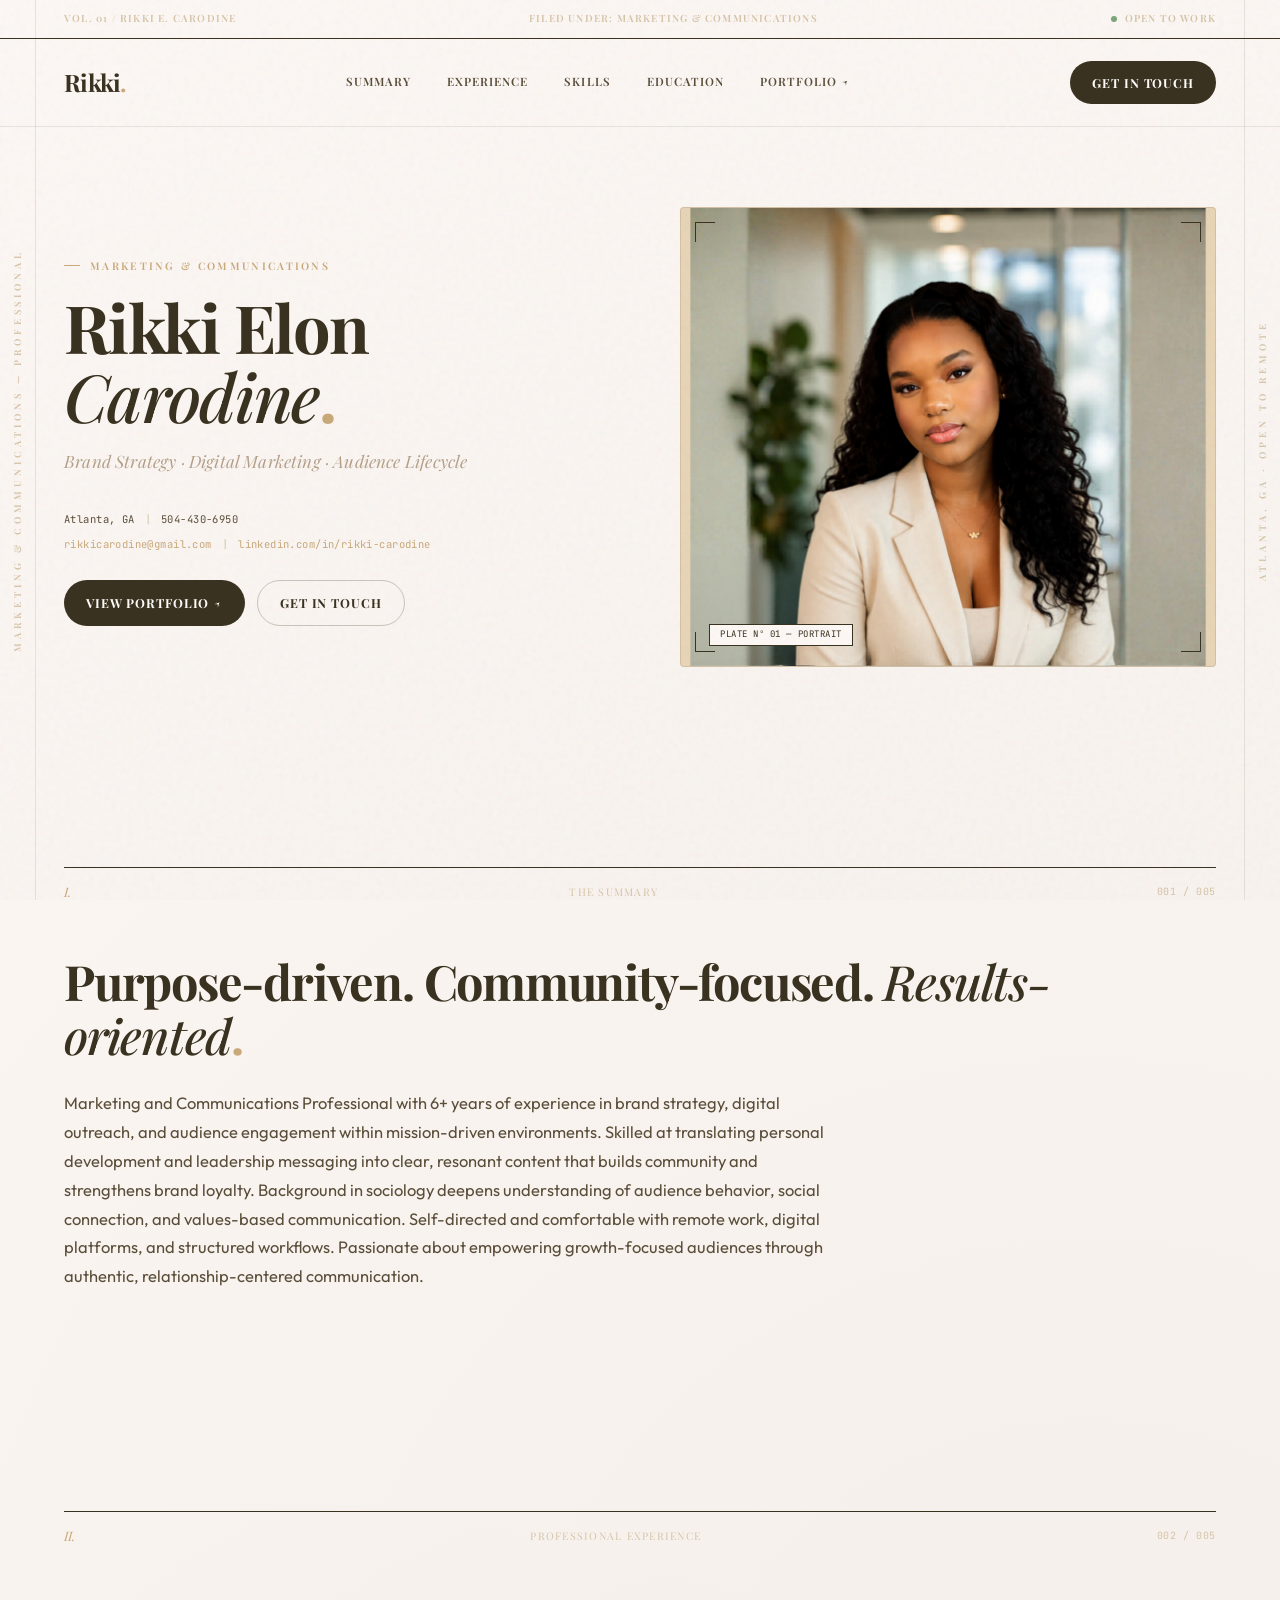
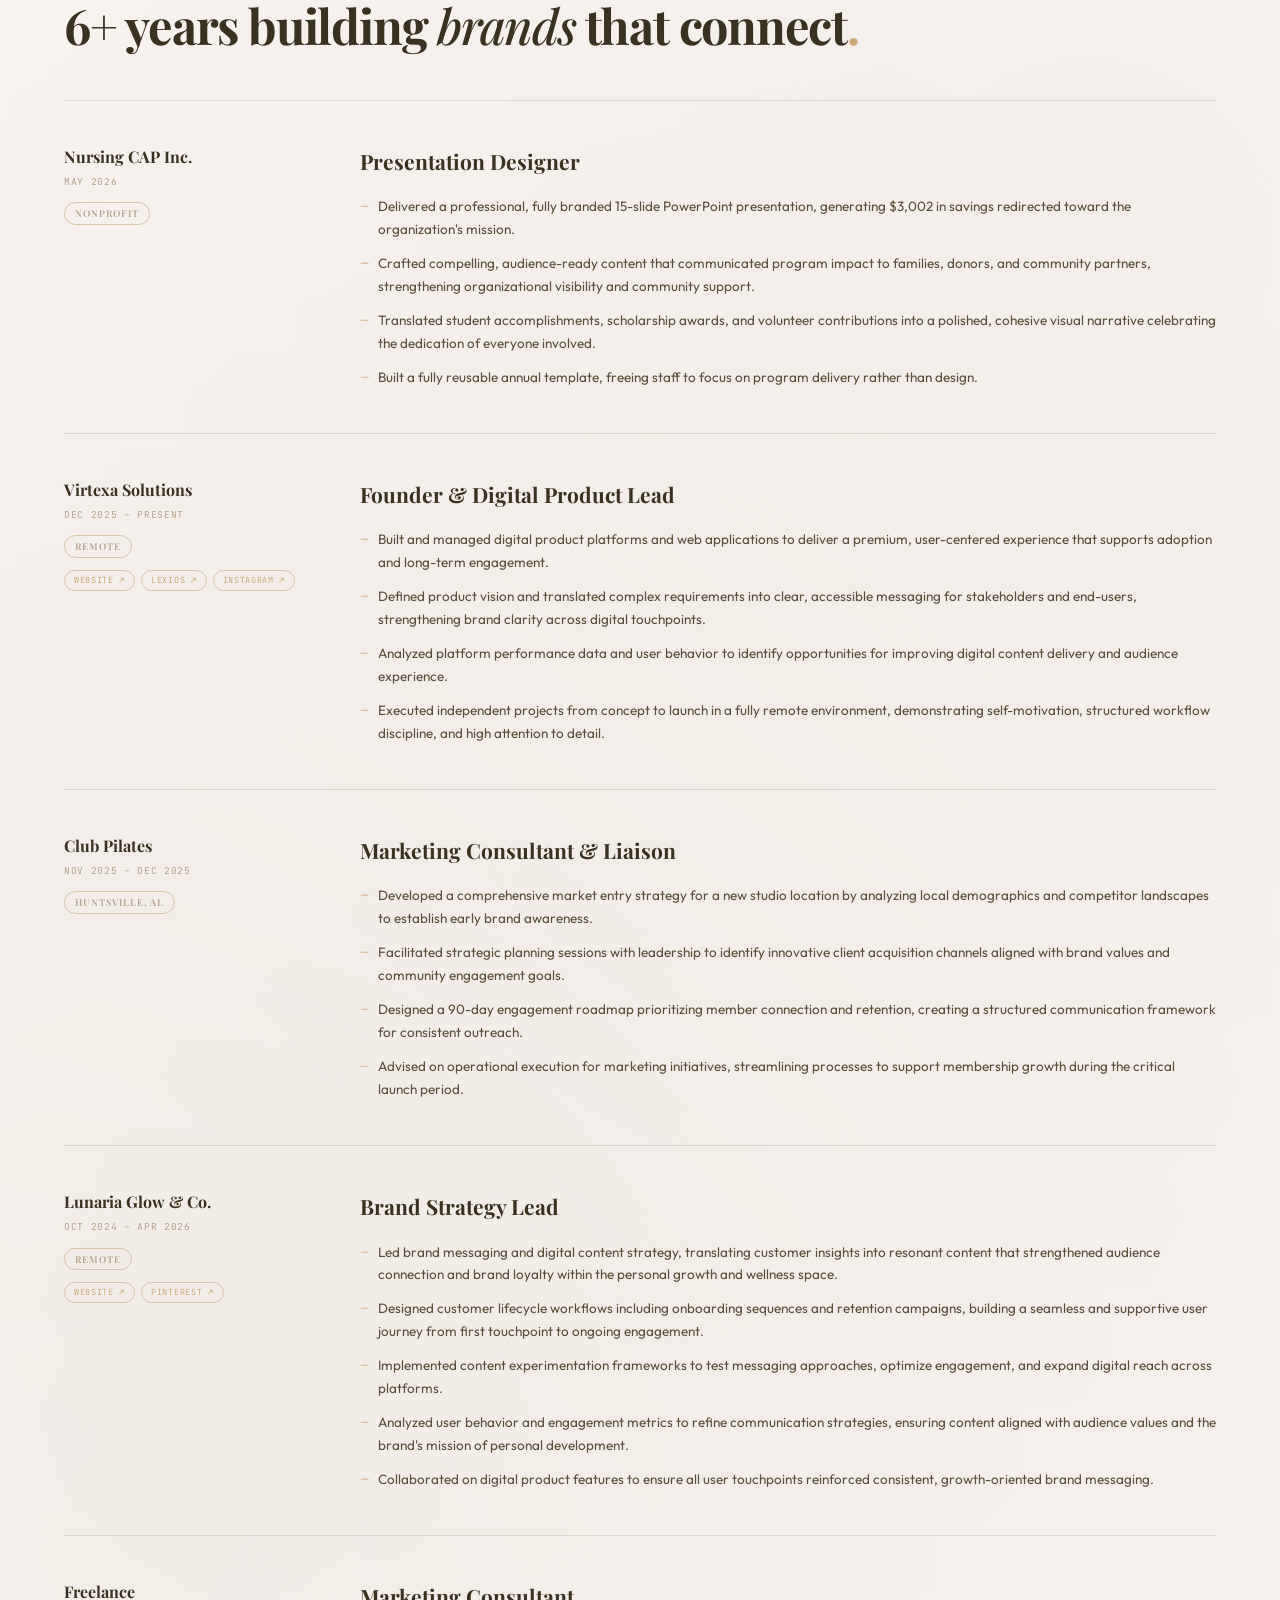
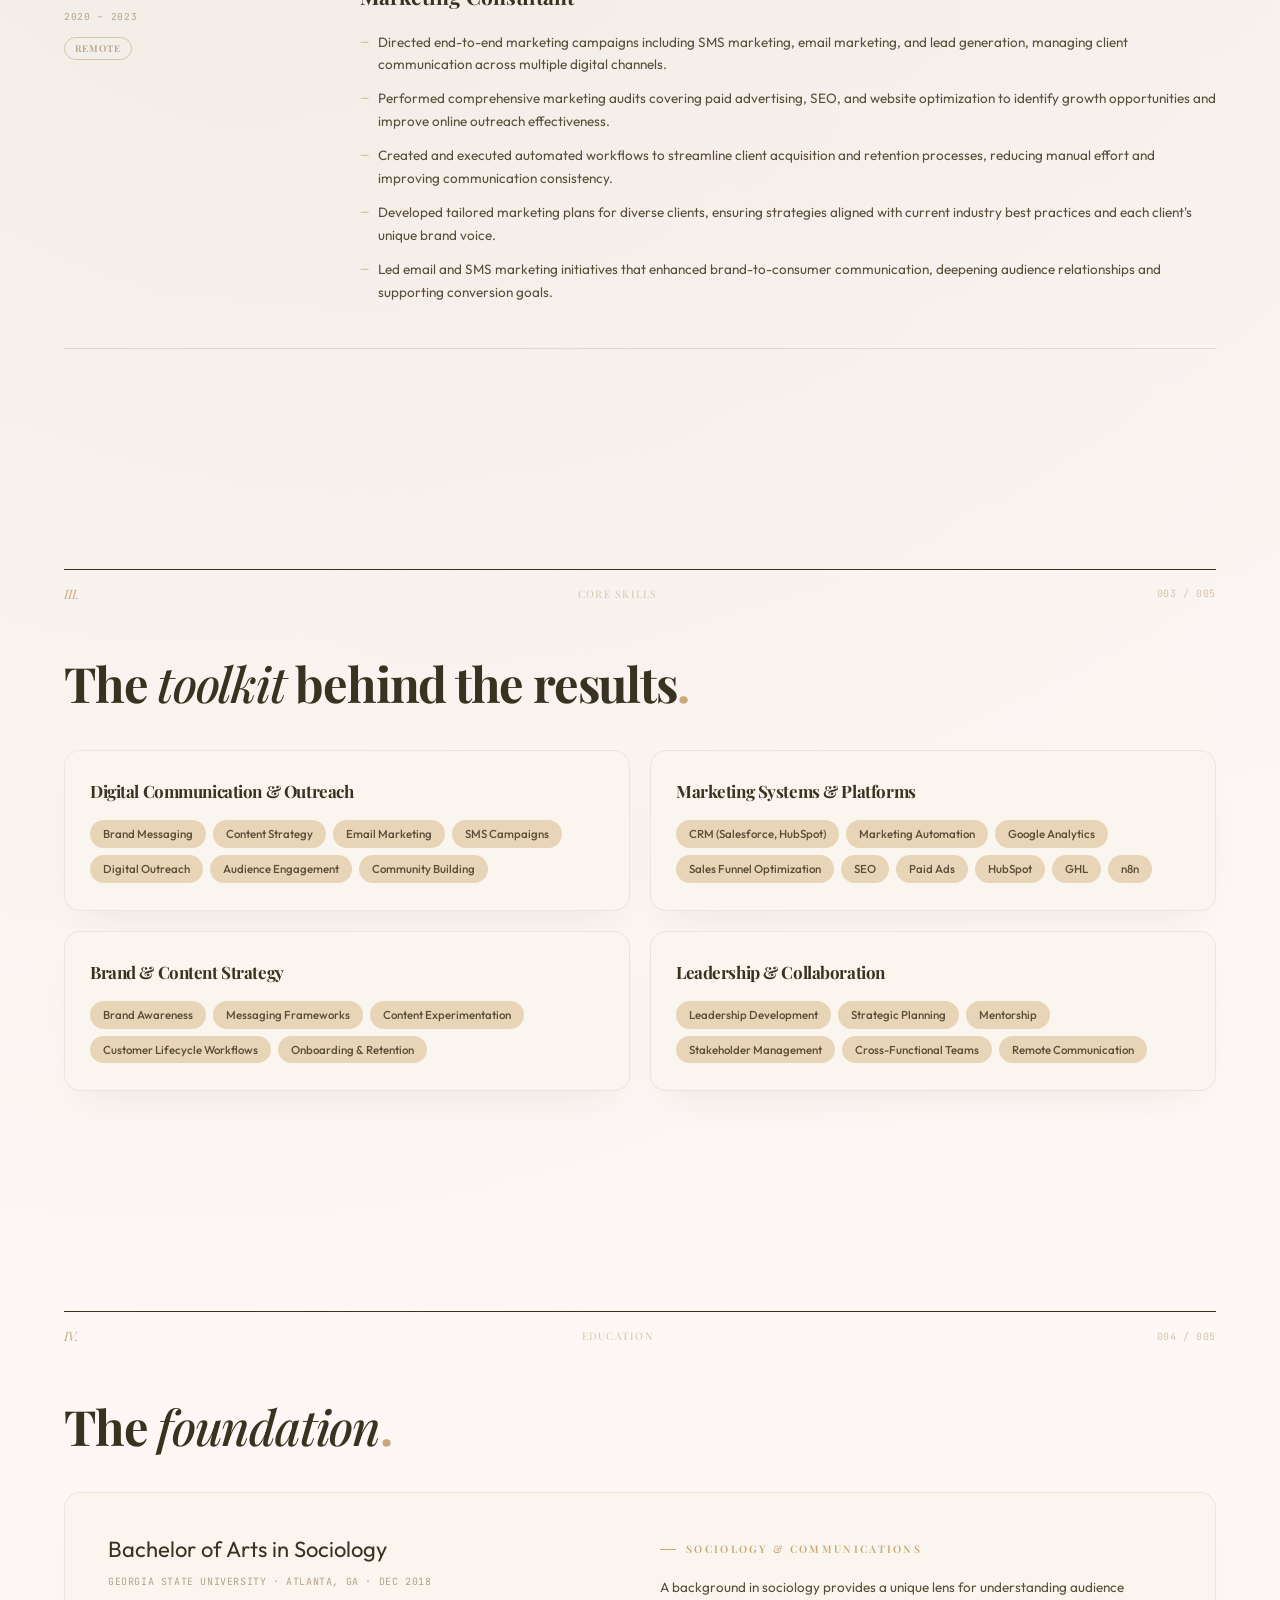
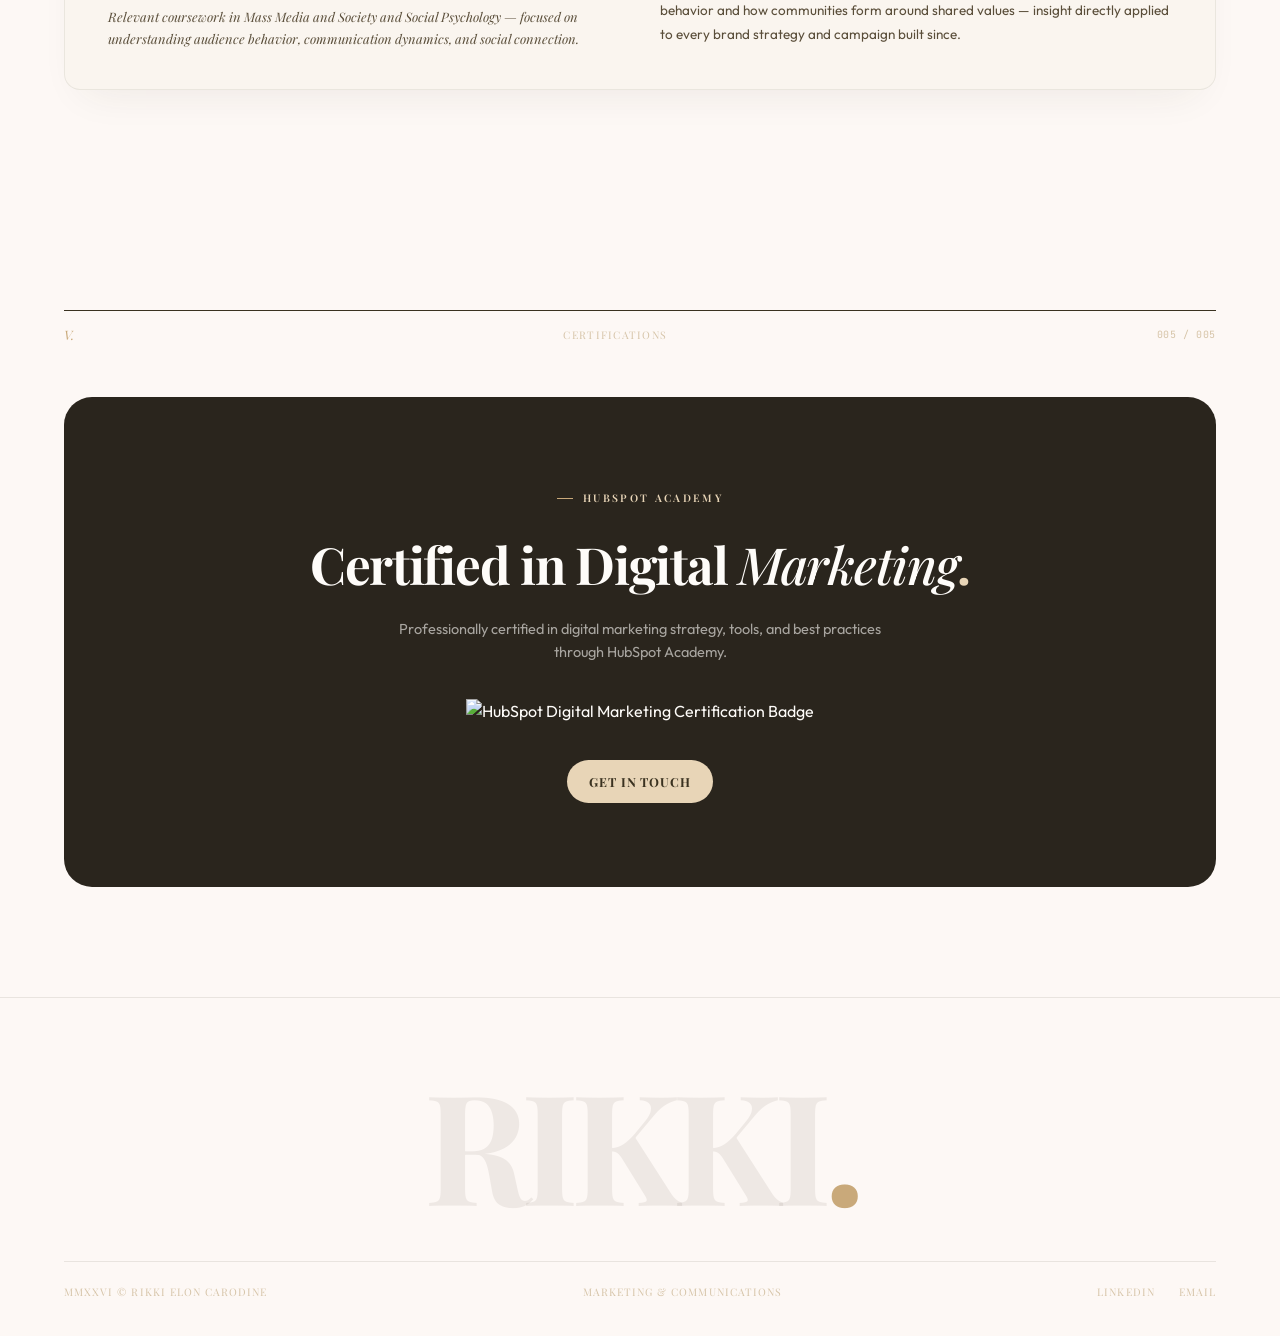
==== index.html @ 4de424c7 "Sync repository from local resume folder" ====
<!DOCTYPE html>
<html lang="en">
<head>
    <meta charset="UTF-8">
    <meta name="viewport" content="width=device-width, initial-scale=1.0">
    <title>Rikki Elon Carodine | Marketing & Communications Professional</title>
    <meta name="description" content="Resume of Rikki Elon Carodine — Marketing, Communications & Branding Professional with 6+ years of experience.">
    <link rel="preconnect" href="https://fonts.googleapis.com">
    <link rel="preconnect" href="https://fonts.gstatic.com" crossorigin>
    <link href="https://fonts.googleapis.com/css2?family=Outfit:wght@300;400;500;600;700&family=Playfair+Display:ital,wght@0,500;0,700;1,500;1,700&family=JetBrains+Mono:wght@400;500&display=swap" rel="stylesheet">
    <style>
        :root {
            --paper: #FDF8F5;
            --paper-warm: #E8D5B7;
            --paper-dark: #C9A97A;
            --bone: #FAF5EF;
            --ink: #3A3220;
            --ink-soft: #5A4E3A;
            --ink-mute: #B5A18A;
            --ink-faint: #D6C4A8;
            --accent: #C9A97A;
            --olive: #7BA677;
            --dark-bg: #2A251D;
            --light-text: #FEFCF9;
            --font-display: 'Playfair Display', serif;
            --font-body: 'Outfit', sans-serif;
            --font-mono: 'JetBrains Mono', monospace;
            --section-pad: 110px;
            --container-pad: 64px;
            --container-max: 1280px;
        }

        @media (max-width: 1079px) { :root { --container-pad: 40px; } }
        @media (max-width: 879px)  { :root { --container-pad: 24px; --section-pad: 80px; } }
        @media (max-width: 559px)  { :root { --section-pad: 64px; } }

        *, *::before, *::after { margin: 0; padding: 0; box-sizing: border-box; }
        html { scroll-behavior: smooth; }

        body {
            font-family: var(--font-body);
            background-color: var(--paper);
            background-image:
                radial-gradient(circle at 15% 50%, rgba(106, 92, 56, 0.06), transparent 50%),
                radial-gradient(circle at 85% 30%, rgba(106, 92, 56, 0.06), transparent 50%);
            color: var(--ink);
            line-height: 1.55;
            overflow-x: hidden;
            -webkit-font-smoothing: antialiased;
        }

        body::before {
            content: "";
            position: fixed;
            inset: 0;
            pointer-events: none;
            z-index: 9999;
            opacity: 0.055;
            background-image: url("data:image/svg+xml,%3Csvg viewBox='0 0 200 200' xmlns='http://www.w3.org/2000/svg'%3E%3Cfilter id='n'%3E%3CfeTurbulence type='fractalNoise' baseFrequency='0.8' numOctaves='3' stitchTiles='stitch'/%3E%3C/filter%3E%3Crect width='100%25' height='100%25' filter='url(%23n)'/%3E%3C/svg%3E");
            mix-blend-mode: multiply;
        }

        a { text-decoration: none; color: inherit; }
        ul { list-style: none; }

        h1, h2, h3, h4 {
            font-family: var(--font-display);
            font-weight: 700;
            color: var(--ink);
            letter-spacing: -0.025em;
        }

        .dot { color: var(--accent); }

        .container {
            max-width: var(--container-max);
            margin: 0 auto;
            padding: 0 var(--container-pad);
        }

        /* ——— Side Rails ——— */
        .side-rail {
            position: fixed;
            top: 0; bottom: 0;
            width: 36px;
            z-index: 100;
            display: flex;
            align-items: center;
            justify-content: center;
        }
        .side-rail-left  { left: 0;  border-right: 1px solid rgba(58,50,32,0.1); }
        .side-rail-right { right: 0; border-left:  1px solid rgba(58,50,32,0.1); }
        .rotated-text {
            transform: rotate(-90deg);
            white-space: nowrap;
            font-family: var(--font-display);
            font-size: 9.5px;
            font-weight: 600;
            letter-spacing: 0.42em;
            text-transform: uppercase;
            color: var(--ink-faint);
        }
        @media (max-width: 1279px) { .side-rail { display: none; } }

        /* ——— Meta Strip ——— */
        .meta-strip {
            padding: 11px 0;
            border-bottom: 1px solid var(--ink);
            font-family: var(--font-display);
            font-size: 10px;
            font-weight: 600;
            color: var(--ink-faint);
            letter-spacing: 0.12em;
            text-transform: uppercase;
        }
        .meta-strip .container {
            display: flex;
            justify-content: space-between;
            align-items: center;
        }
        .pulse-container { display: flex; align-items: center; gap: 8px; }
        .pulse-dot {
            width: 6px; height: 6px;
            border-radius: 50%;
            background-color: var(--olive);
            animation: pulse 2.4s ease-in-out infinite;
        }
        @keyframes pulse {
            0%, 100% { opacity: 1; }
            50% { opacity: 0.3; }
        }
        @media (max-width: 1079px) { .meta-strip .mid { display: none; } }

        /* ——— Nav ——— */
        nav {
            padding: 22px 0;
            border-bottom: 1px solid rgba(58,50,32,0.1);
        }
        nav .container {
            display: flex;
            justify-content: space-between;
            align-items: center;
        }
        .logo {
            font-family: var(--font-display);
            font-size: 24px;
            font-weight: 700;
            letter-spacing: -0.03em;
        }
        .nav-links {
            display: flex;
            gap: 36px;
            align-items: center;
        }
        .nav-links a {
            font-family: var(--font-display);
            font-size: 11.5px;
            font-weight: 600;
            color: var(--ink-soft);
            text-transform: uppercase;
            letter-spacing: 0.09em;
            transition: color 0.18s;
        }
        .nav-links a:hover { color: var(--accent); }
        @media (max-width: 879px) { .nav-links { display: none; } }

        /* ——— Buttons ——— */
        .btn {
            display: inline-flex;
            align-items: center;
            gap: 8px;
            font-family: var(--font-display);
            font-size: 12.5px;
            font-weight: 700;
            cursor: pointer;
            border: none;
            border-radius: 999px;
            padding: 12px 22px;
            transition: all 0.18s ease;
            text-transform: uppercase;
            letter-spacing: 0.07em;
        }
        .btn-dark {
            background-color: var(--ink);
            color: var(--light-text);
        }
        .btn-dark:hover {
            background-color: var(--accent);
            color: var(--ink);
            transform: translateY(-1px);
        }
        .btn-warm {
            background-color: var(--paper-warm);
            color: var(--ink);
        }
        .btn-warm:hover { filter: brightness(0.95); transform: translateY(-1px); }

        /* ——— Eyebrow ——— */
        .eyebrow {
            display: inline-flex;
            align-items: center;
            font-family: var(--font-display);
            font-size: 10.5px;
            font-weight: 600;
            letter-spacing: 0.22em;
            text-transform: uppercase;
            color: var(--accent);
            margin-bottom: 18px;
        }
        .eyebrow::before {
            content: "";
            display: inline-block;
            width: 16px;
            height: 1px;
            background-color: var(--accent);
            margin-right: 10px;
            flex-shrink: 0;
        }

        /* ——— Section Rule ——— */
        .sec-rule {
            border-top: 1px solid var(--ink);
            padding-top: 14px;
            margin-bottom: 52px;
            display: flex;
            justify-content: space-between;
            align-items: center;
        }
        .sec-roman {
            font-family: var(--font-display);
            font-size: 13px;
            color: var(--accent);
            font-style: italic;
        }
        .sec-label {
            font-family: var(--font-display);
            font-size: 10.5px;
            color: var(--ink-faint);
            text-transform: uppercase;
            letter-spacing: 0.12em;
        }
        .sec-page {
            font-family: var(--font-mono);
            font-size: 10px;
            color: var(--ink-faint);
            letter-spacing: 0.06em;
        }

        section { padding: var(--section-pad) 0; position: relative; }

        /* ——— Hero ——— */
        .hero {
            padding: 80px 0 90px;
            display: flex;
            align-items: center;
        }
        .hero-grid {
            display: grid;
            grid-template-columns: 1fr 1fr;
            gap: 80px;
            align-items: center;
        }
        .hero h1 {
            font-size: clamp(46px, 5.2vw, 80px);
            line-height: 1.04;
            margin-bottom: 18px;
        }
        .hero h1 em {
            font-style: italic;
            font-weight: 500;
        }
        .hero-subtitle {
            font-family: var(--font-display);
            font-style: italic;
            font-size: 17px;
            color: var(--ink-mute);
            margin-bottom: 36px;
            letter-spacing: 0.01em;
        }
        .hero-contact { display: flex; flex-direction: column; gap: 9px; }
        .hero-contact-row {
            display: flex;
            align-items: center;
            gap: 10px;
            font-family: var(--font-mono);
            font-size: 10.5px;
            color: var(--ink-soft);
            letter-spacing: 0.04em;
        }
        .hero-contact-row a { color: var(--accent); transition: opacity 0.18s; }
        .hero-contact-row a:hover { opacity: 0.65; }
        .hero-contact-row .sep { color: var(--ink-faint); }

        .hero-image-wrap {
            position: relative;
            width: 100%;
            height: 460px;
            background-color: var(--paper-warm);
            border-radius: 4px;
            overflow: hidden;
            border: 1px solid rgba(58,50,32,0.12);
        }
        .corner-bracket {
            position: absolute;
            width: 20px; height: 20px;
            border: 1px solid var(--ink);
            z-index: 10;
        }
        .cb-tl { top: 14px; left: 14px;  border-right: none; border-bottom: none; }
        .cb-tr { top: 14px; right: 14px; border-left: none;  border-bottom: none; }
        .cb-bl { bottom: 14px; left: 14px;  border-right: none; border-top: none; }
        .cb-br { bottom: 14px; right: 14px; border-left: none;  border-top: none; }
        .img-plate {
            position: absolute;
            bottom: 20px; left: 28px;
            z-index: 10;
            background: var(--paper);
            padding: 3px 10px;
            border: 1px solid var(--ink);
            font-family: var(--font-mono);
            font-size: 9px;
            letter-spacing: 0.06em;
            color: var(--ink);
        }

        @media (max-width: 879px) {
            .hero-grid { grid-template-columns: 1fr; gap: 40px; }
            .hero-image-wrap { height: 320px; }
        }
        @media (max-width: 559px) {
            .hero { padding: 48px 0 72px; }
            .hero-image-wrap { height: 260px; }
        }

        /* ——— Summary ——— */
        .summary-headline {
            font-size: clamp(30px, 3.8vw, 50px);
            line-height: 1.1;
            margin-bottom: 28px;
        }
        .summary-headline em { font-style: italic; font-weight: 500; }
        .summary-body {
            font-size: 16.5px;
            color: var(--ink-soft);
            line-height: 1.75;
            max-width: 760px;
        }

        /* ——— Experience ——— */
        .exp-headline {
            font-size: clamp(30px, 3.8vw, 50px);
            line-height: 1.1;
            margin-bottom: 48px;
        }
        .exp-headline em { font-style: italic; font-weight: 500; }

        .exp-list { display: flex; flex-direction: column; }
        .exp-entry {
            border-top: 1px solid rgba(58,50,32,0.12);
            padding: 44px 0;
            display: grid;
            grid-template-columns: 240px 1fr;
            gap: 56px;
            align-items: start;
        }
        .exp-entry:last-child { border-bottom: 1px solid rgba(58,50,32,0.12); }

        .exp-company {
            font-family: var(--font-display);
            font-size: 16px;
            font-weight: 700;
            color: var(--ink);
            margin-bottom: 5px;
        }
        .exp-date {
            font-family: var(--font-mono);
            font-size: 9.5px;
            color: var(--ink-mute);
            letter-spacing: 0.07em;
            text-transform: uppercase;
            margin-bottom: 10px;
        }
        .exp-chip {
            display: inline-block;
            font-family: var(--font-display);
            font-size: 9.5px;
            font-weight: 600;
            text-transform: uppercase;
            letter-spacing: 0.1em;
            color: var(--ink-mute);
            border: 1px solid var(--ink-faint);
            border-radius: 99px;
            padding: 3px 10px;
        }
        .exp-links {
            display: flex;
            flex-wrap: wrap;
            gap: 6px;
            margin-top: 12px;
        }
        .exp-links a {
            font-family: var(--font-mono);
            font-size: 8.5px;
            text-transform: uppercase;
            letter-spacing: 0.08em;
            color: var(--accent);
            border: 1px solid var(--ink-faint);
            border-radius: 99px;
            padding: 3px 9px;
            transition: border-color 0.18s;
        }
        .exp-links a:hover { border-color: var(--accent); }

        .exp-title {
            font-family: var(--font-display);
            font-size: 21px;
            font-weight: 700;
            color: var(--ink);
            margin-bottom: 18px;
        }
        .exp-bullets { display: flex; flex-direction: column; gap: 11px; }
        .exp-bullets li {
            font-size: 13.5px;
            color: var(--ink-soft);
            line-height: 1.7;
            padding-left: 18px;
            position: relative;
        }
        .exp-bullets li::before {
            content: "—";
            position: absolute;
            left: 0;
            color: var(--accent);
            font-size: 11px;
            top: 1px;
        }

        @media (max-width: 879px) {
            .exp-entry { grid-template-columns: 1fr; gap: 14px; padding: 32px 0; }
        }

        /* ——— Skills ——— */
        .skills-headline {
            font-size: clamp(30px, 3.8vw, 50px);
            line-height: 1.1;
            margin-bottom: 40px;
        }
        .skills-headline em { font-style: italic; font-weight: 500; }

        .skills-grid {
            display: grid;
            grid-template-columns: repeat(2, 1fr);
            gap: 20px;
        }
        @media (max-width: 879px) { .skills-grid { grid-template-columns: 1fr; } }

        .skill-card {
            background-color: var(--bone);
            border-radius: 16px;
            padding: 28px 26px;
            box-shadow: inset 0 0 0 1px rgba(58,50,32,0.08), 0 20px 40px -20px rgba(58,50,32,0.09);
            transition: transform 0.18s;
        }
        .skill-card:hover { transform: translateY(-3px); }
        .skill-card h3 { font-size: 17px; margin-bottom: 16px; }
        .skill-tags { display: flex; flex-wrap: wrap; gap: 7px; }
        .skill-tag {
            font-family: var(--font-body);
            font-size: 11.5px;
            font-weight: 500;
            color: var(--ink-soft);
            background-color: var(--paper-warm);
            border-radius: 99px;
            padding: 5px 13px;
        }

        /* ——— Education ——— */
        .edu-headline {
            font-size: clamp(30px, 3.8vw, 50px);
            line-height: 1.1;
            margin-bottom: 40px;
        }
        .edu-headline em { font-style: italic; font-weight: 500; }

        .edu-card {
            background-color: var(--bone);
            border-radius: 16px;
            padding: 40px 44px;
            box-shadow: inset 0 0 0 1px rgba(58,50,32,0.08), 0 20px 40px -20px rgba(58,50,32,0.09);
            display: grid;
            grid-template-columns: 1fr 1fr;
            gap: 40px;
            align-items: start;
        }
        @media (max-width: 879px) {
            .edu-card { grid-template-columns: 1fr; padding: 28px 24px; }
        }
        .edu-degree {
            font-size: 22px;
            margin-bottom: 8px;
        }
        .edu-school {
            font-family: var(--font-mono);
            font-size: 10px;
            color: var(--ink-mute);
            letter-spacing: 0.06em;
            text-transform: uppercase;
            margin-bottom: 16px;
        }
        .edu-coursework {
            font-size: 13px;
            color: var(--ink-soft);
            font-family: var(--font-display);
            font-style: italic;
            line-height: 1.7;
        }
        .edu-note {
            font-size: 13.5px;
            color: var(--ink-soft);
            line-height: 1.75;
        }

        /* ——— Dark Panel (Certifications) ——— */
        .dark-panel {
            background-color: var(--dark-bg);
            color: var(--light-text);
            padding: 84px 64px;
            border-radius: 28px;
            text-align: center;
        }
        .dark-panel h2 {
            color: var(--light-text);
            font-size: clamp(32px, 4vw, 54px);
            margin-bottom: 14px;
        }
        .dark-panel h2 em { font-style: italic; font-weight: 500; }
        .dark-panel .dot { color: var(--paper-warm); }
        .dark-panel p {
            font-size: 14.5px;
            color: rgba(254,252,249,0.6);
            max-width: 500px;
            margin: 0 auto 36px;
        }
        .cert-badge-wrap {
            display: flex;
            justify-content: center;
            margin: 28px 0 36px;
        }
        @media (max-width: 559px) { .dark-panel { padding: 56px 24px; } }

        /* ——— Footer ——— */
        .mega-footer {
            padding: 80px 0 36px;
            border-top: 1px solid rgba(58,50,32,0.1);
            overflow: hidden;
        }
        .mega-word {
            font-family: var(--font-display);
            font-weight: 700;
            font-size: clamp(60px, 12vw, 172px);
            letter-spacing: -0.055em;
            line-height: 0.85;
            color: rgba(58, 50, 32, 0.08);
            margin-bottom: 52px;
            text-align: center;
        }
        .footer-meta {
            display: flex;
            justify-content: space-between;
            align-items: center;
            border-top: 1px solid rgba(58,50,32,0.1);
            padding-top: 22px;
            font-family: var(--font-display);
            font-size: 10.5px;
            text-transform: uppercase;
            letter-spacing: 0.1em;
            color: var(--ink-faint);
        }
        .footer-links { display: flex; gap: 24px; }
        .footer-links a { transition: color 0.18s; }
        .footer-links a:hover { color: var(--accent); }
        @media (max-width: 559px) {
            .footer-meta { flex-direction: column; gap: 12px; text-align: center; }
            .footer-links { justify-content: center; }
        }

        /* ——— Desktop-only ——— */
        .desktop-only { display: block; }
        @media (max-width: 879px) { .desktop-only { display: none !important; } }

        /* ——— Hamburger ——— */
        .hamburger {
            display: none;
            flex-direction: column;
            justify-content: center;
            gap: 5px;
            width: 36px;
            height: 36px;
            background: none;
            border: none;
            cursor: pointer;
            padding: 4px;
        }
        .hamburger span {
            display: block;
            width: 100%;
            height: 1.5px;
            background-color: var(--ink);
            transition: transform 0.22s ease, opacity 0.22s ease;
            transform-origin: center;
        }
        .hamburger.open span:nth-child(1) { transform: translateY(6.5px) rotate(45deg); }
        .hamburger.open span:nth-child(2) { opacity: 0; }
        .hamburger.open span:nth-child(3) { transform: translateY(-6.5px) rotate(-45deg); }
        @media (max-width: 879px) { .hamburger { display: flex; } }

        /* ——— Mobile Nav Overlay ——— */
        .mobile-nav {
            position: fixed;
            inset: 0;
            background-color: var(--paper);
            z-index: 999;
            display: flex;
            flex-direction: column;
            justify-content: center;
            align-items: center;
            gap: 0;
            opacity: 0;
            pointer-events: none;
            transition: opacity 0.28s ease;
        }
        .mobile-nav.open {
            opacity: 1;
            pointer-events: all;
        }
        .mobile-nav-close {
            position: absolute;
            top: 22px;
            right: 24px;
            background: none;
            border: none;
            cursor: pointer;
            font-family: var(--font-display);
            font-size: 22px;
            color: var(--ink);
            line-height: 1;
        }
        .mobile-nav-links {
            display: flex;
            flex-direction: column;
            align-items: center;
            gap: 8px;
            width: 100%;
            padding: 0 32px;
        }
        .mobile-nav-links a {
            font-family: var(--font-display);
            font-size: clamp(28px, 8vw, 44px);
            font-weight: 700;
            color: var(--ink);
            letter-spacing: -0.02em;
            line-height: 1.2;
            transition: color 0.18s;
        }
        .mobile-nav-links a:hover { color: var(--accent); }
        .mobile-nav-links .mobile-cta {
            margin-top: 24px;
            font-size: 13px;
            font-weight: 700;
            background-color: var(--ink);
            color: var(--light-text);
            border-radius: 999px;
            padding: 13px 28px;
            letter-spacing: 0.07em;
            text-transform: uppercase;
        }
        .mobile-nav-links .mobile-cta:hover { background-color: var(--accent); color: var(--ink); }

        /* ——— Nav CTA hide on mobile ——— */
        @media (max-width: 879px) { .nav-cta-btn { display: none; } }

        /* ——— Hero mobile single-col ——— */
        @media (max-width: 879px) {
            .hero-grid { grid-template-columns: 1fr; gap: 0; }
            .hero { padding: 48px 0 64px; }
        }

        /* ——— Summary mobile ——— */
        @media (max-width: 559px) {
            .summary-body { font-size: 15px; }
        }

        /* ——— Sec rule mobile ——— */
        @media (max-width: 559px) {
            .sec-page { display: none; }
            .sec-rule { margin-bottom: 36px; }
        }

        /* ——— Exp mobile ——— */
        @media (max-width: 559px) {
            .exp-title { font-size: 18px; }
            .exp-bullets li { font-size: 13px; }
            .exp-entry { padding: 28px 0; }
        }

        /* ——— Skills mobile ——— */
        @media (max-width: 559px) {
            .skill-card { padding: 22px 20px; }
        }

        /* ——— Cert panel mobile ——— */
        @media (max-width: 559px) {
            .dark-panel { padding: 52px 20px; border-radius: 20px; }
        }

        /* ——— Hero buttons mobile wrap ——— */
        @media (max-width: 400px) {
            .hero-btns { flex-direction: column; }
            .hero-btns .btn { width: 100%; justify-content: center; }
        }

        /* ——— Footer mobile ——— */
        @media (max-width: 559px) {
            .mega-footer { padding: 56px 0 28px; }
        }

        /* ——— Animations ——— */
        .fade-up {
            opacity: 0;
            transform: translateY(22px);
            transition: opacity 0.75s ease, transform 0.75s ease;
        }
        .fade-up.visible { opacity: 1; transform: translateY(0); }
    </style>
</head>
<body>

    <div class="side-rail side-rail-left">
        <span class="rotated-text">MARKETING & COMMUNICATIONS — PROFESSIONAL</span>
    </div>
    <div class="side-rail side-rail-right">
        <span class="rotated-text">ATLANTA, GA &middot; OPEN TO REMOTE</span>
    </div>

    <div class="meta-strip">
        <div class="container">
            <span>VOL. 01 / RIKKI E. CARODINE</span>
            <span class="mid">FILED UNDER: MARKETING &amp; COMMUNICATIONS</span>
            <span class="pulse-container"><span class="pulse-dot"></span> Open to Work</span>
        </div>
    </div>

    <nav>
        <div class="container">
            <a href="#" class="logo">Rikki<span class="dot">.</span></a>
            <div class="nav-links">
                <a href="#summary">Summary</a>
                <a href="#experience">Experience</a>
                <a href="#skills">Skills</a>
                <a href="#education">Education</a>
                <a href="https://rikki-portfolio.vercel.app/" target="_blank">Portfolio &#8599;</a>
            </div>
            <a href="mailto:rikkicarodine@gmail.com" class="btn btn-dark nav-cta-btn">Get in Touch</a>
            <button class="hamburger" id="hamburger" aria-label="Open menu">
                <span></span><span></span><span></span>
            </button>
        </div>
    </nav>

    <div class="mobile-nav" id="mobile-nav">
        <button class="mobile-nav-close" id="mobile-nav-close" aria-label="Close menu">&#x2715;</button>
        <div class="mobile-nav-links">
            <a href="#summary">Summary</a>
            <a href="#experience">Experience</a>
            <a href="#skills">Skills</a>
            <a href="#education">Education</a>
            <a href="https://rikki-portfolio.vercel.app/" target="_blank">Portfolio &#8599;</a>
            <a href="mailto:rikkicarodine@gmail.com" class="mobile-cta">Get in Touch</a>
        </div>
    </div>

    <header class="hero">
        <div class="container hero-grid">
            <div class="fade-up">
                <span class="eyebrow">Marketing &amp; Communications</span>
                <h1>Rikki Elon <em>Carodine</em><span class="dot">.</span></h1>
                <p class="hero-subtitle">Brand Strategy &middot; Digital Marketing &middot; Audience Lifecycle</p>
                <div class="hero-contact">
                    <div class="hero-contact-row">
                        <span>Atlanta, GA</span>
                        <span class="sep">|</span>
                        <span>504-430-6950</span>
                    </div>
                    <div class="hero-contact-row">
                        <a href="mailto:rikkicarodine@gmail.com">rikkicarodine@gmail.com</a>
                        <span class="sep">|</span>
                        <a href="https://www.linkedin.com/in/rikki-carodine" target="_blank">linkedin.com/in/rikki-carodine</a>
                    </div>
                </div>
                <div class="hero-btns" style="display:flex;gap:12px;margin-top:28px;flex-wrap:wrap;">
                    <a href="https://rikki-portfolio.vercel.app/" target="_blank" class="btn btn-dark">View Portfolio &#8599;</a>
                    <a href="mailto:rikkicarodine@gmail.com" class="btn" style="background:transparent;border:1px solid rgba(58,50,32,0.25);color:var(--ink);">Get in Touch</a>
                </div>
            </div>
            <div class="hero-image-wrap desktop-only fade-up" style="transition-delay:0.12s;">
                <div class="corner-bracket cb-tl"></div>
                <div class="corner-bracket cb-tr"></div>
                <div class="corner-bracket cb-bl"></div>
                <div class="corner-bracket cb-br"></div>
                <div class="img-plate">PLATE N&ordm; 01 &mdash; PORTRAIT</div>
                <img src="headshot.png" alt="Rikki Elon Carodine" style="width:100%;height:100%;object-fit:cover;object-position:center 15%;">
            </div>
        </div>
    </header>

    <!-- I. SUMMARY -->
    <section id="summary">
        <div class="container">
            <div class="sec-rule fade-up">
                <span class="sec-roman">I.</span>
                <span class="sec-label">The Summary</span>
                <span class="sec-page">001 / 005</span>
            </div>
            <h2 class="summary-headline fade-up">
                Purpose-driven. Community-focused. <em>Results-oriented</em><span class="dot">.</span>
            </h2>
            <p class="summary-body fade-up">
                Marketing and Communications Professional with 6+ years of experience in brand strategy, digital outreach, and audience engagement within mission-driven environments. Skilled at translating personal development and leadership messaging into clear, resonant content that builds community and strengthens brand loyalty. Background in sociology deepens understanding of audience behavior, social connection, and values-based communication. Self-directed and comfortable with remote work, digital platforms, and structured workflows. Passionate about empowering growth-focused audiences through authentic, relationship-centered communication.
            </p>
        </div>
    </section>

    <!-- II. EXPERIENCE -->
    <section id="experience">
        <div class="container">
            <div class="sec-rule fade-up">
                <span class="sec-roman">II.</span>
                <span class="sec-label">Professional Experience</span>
                <span class="sec-page">002 / 005</span>
            </div>
            <h2 class="exp-headline fade-up">
                6+ years building <em>brands</em> that connect<span class="dot">.</span>
            </h2>

            <div class="exp-list">

                <div class="exp-entry fade-up">
                    <div>
                        <div class="exp-company">Nursing CAP Inc.</div>
                        <div class="exp-date">May 2026</div>
                        <span class="exp-chip">Nonprofit</span>
                    </div>
                    <div>
                        <div class="exp-title">Presentation Designer</div>
                        <ul class="exp-bullets">
                            <li>Delivered a professional, fully branded 15-slide PowerPoint presentation, generating $3,002 in savings redirected toward the organization's mission.</li>
                            <li>Crafted compelling, audience-ready content that communicated program impact to families, donors, and community partners, strengthening organizational visibility and community support.</li>
                            <li>Translated student accomplishments, scholarship awards, and volunteer contributions into a polished, cohesive visual narrative celebrating the dedication of everyone involved.</li>
                            <li>Built a fully reusable annual template, freeing staff to focus on program delivery rather than design.</li>
                        </ul>
                    </div>
                </div>

                <div class="exp-entry fade-up">
                    <div>
                        <div class="exp-company">Virtexa Solutions</div>
                        <div class="exp-date">Dec 2025 &ndash; Present</div>
                        <span class="exp-chip">Remote</span>
                        <div class="exp-links">
                            <a href="https://virtexa-solutions.up.railway.app" target="_blank">Website &#8599;</a>
                            <a href="https://lexi-os-landing-v1.netlify.app/" target="_blank">LexiOS &#8599;</a>
                            <a href="https://www.instagram.com/virtexa.solutions/" target="_blank">Instagram &#8599;</a>
                        </div>
                    </div>
                    <div>
                        <div class="exp-title">Founder &amp; Digital Product Lead</div>
                        <ul class="exp-bullets">
                            <li>Built and managed digital product platforms and web applications to deliver a premium, user-centered experience that supports adoption and long-term engagement.</li>
                            <li>Defined product vision and translated complex requirements into clear, accessible messaging for stakeholders and end-users, strengthening brand clarity across digital touchpoints.</li>
                            <li>Analyzed platform performance data and user behavior to identify opportunities for improving digital content delivery and audience experience.</li>
                            <li>Executed independent projects from concept to launch in a fully remote environment, demonstrating self-motivation, structured workflow discipline, and high attention to detail.</li>
                        </ul>
                    </div>
                </div>

                <div class="exp-entry fade-up">
                    <div>
                        <div class="exp-company">Club Pilates</div>
                        <div class="exp-date">Nov 2025 &ndash; Dec 2025</div>
                        <span class="exp-chip">Huntsville, AL</span>
                    </div>
                    <div>
                        <div class="exp-title">Marketing Consultant &amp; Liaison</div>
                        <ul class="exp-bullets">
                            <li>Developed a comprehensive market entry strategy for a new studio location by analyzing local demographics and competitor landscapes to establish early brand awareness.</li>
                            <li>Facilitated strategic planning sessions with leadership to identify innovative client acquisition channels aligned with brand values and community engagement goals.</li>
                            <li>Designed a 90-day engagement roadmap prioritizing member connection and retention, creating a structured communication framework for consistent outreach.</li>
                            <li>Advised on operational execution for marketing initiatives, streamlining processes to support membership growth during the critical launch period.</li>
                        </ul>
                    </div>
                </div>

                <div class="exp-entry fade-up">
                    <div>
                        <div class="exp-company">Lunaria Glow &amp; Co.</div>
                        <div class="exp-date">Oct 2024 &ndash; Apr 2026</div>
                        <span class="exp-chip">Remote</span>
                        <div class="exp-links">
                            <a href="https://www.lunariaglowco.com" target="_blank">Website &#8599;</a>
                            <a href="https://www.pinterest.com/LunariaGlowCo/" target="_blank">Pinterest &#8599;</a>
                        </div>
                    </div>
                    <div>
                        <div class="exp-title">Brand Strategy Lead</div>
                        <ul class="exp-bullets">
                            <li>Led brand messaging and digital content strategy, translating customer insights into resonant content that strengthened audience connection and brand loyalty within the personal growth and wellness space.</li>
                            <li>Designed customer lifecycle workflows including onboarding sequences and retention campaigns, building a seamless and supportive user journey from first touchpoint to ongoing engagement.</li>
                            <li>Implemented content experimentation frameworks to test messaging approaches, optimize engagement, and expand digital reach across platforms.</li>
                            <li>Analyzed user behavior and engagement metrics to refine communication strategies, ensuring content aligned with audience values and the brand's mission of personal development.</li>
                            <li>Collaborated on digital product features to ensure all user touchpoints reinforced consistent, growth-oriented brand messaging.</li>
                        </ul>
                    </div>
                </div>

                <div class="exp-entry fade-up">
                    <div>
                        <div class="exp-company">Freelance</div>
                        <div class="exp-date">2020 &ndash; 2023</div>
                        <span class="exp-chip">Remote</span>
                    </div>
                    <div>
                        <div class="exp-title">Marketing Consultant</div>
                        <ul class="exp-bullets">
                            <li>Directed end-to-end marketing campaigns including SMS marketing, email marketing, and lead generation, managing client communication across multiple digital channels.</li>
                            <li>Performed comprehensive marketing audits covering paid advertising, SEO, and website optimization to identify growth opportunities and improve online outreach effectiveness.</li>
                            <li>Created and executed automated workflows to streamline client acquisition and retention processes, reducing manual effort and improving communication consistency.</li>
                            <li>Developed tailored marketing plans for diverse clients, ensuring strategies aligned with current industry best practices and each client's unique brand voice.</li>
                            <li>Led email and SMS marketing initiatives that enhanced brand-to-consumer communication, deepening audience relationships and supporting conversion goals.</li>
                        </ul>
                    </div>
                </div>

            </div>
        </div>
    </section>

    <!-- III. SKILLS -->
    <section id="skills">
        <div class="container">
            <div class="sec-rule fade-up">
                <span class="sec-roman">III.</span>
                <span class="sec-label">Core Skills</span>
                <span class="sec-page">003 / 005</span>
            </div>
            <h2 class="skills-headline fade-up">
                The <em>toolkit</em> behind the results<span class="dot">.</span>
            </h2>
            <div class="skills-grid">
                <div class="skill-card fade-up">
                    <h3>Digital Communication &amp; Outreach</h3>
                    <div class="skill-tags">
                        <span class="skill-tag">Brand Messaging</span>
                        <span class="skill-tag">Content Strategy</span>
                        <span class="skill-tag">Email Marketing</span>
                        <span class="skill-tag">SMS Campaigns</span>
                        <span class="skill-tag">Digital Outreach</span>
                        <span class="skill-tag">Audience Engagement</span>
                        <span class="skill-tag">Community Building</span>
                    </div>
                </div>
                <div class="skill-card fade-up" style="transition-delay:0.1s;">
                    <h3>Marketing Systems &amp; Platforms</h3>
                    <div class="skill-tags">
                        <span class="skill-tag">CRM (Salesforce, HubSpot)</span>
                        <span class="skill-tag">Marketing Automation</span>
                        <span class="skill-tag">Google Analytics</span>
                        <span class="skill-tag">Sales Funnel Optimization</span>
                        <span class="skill-tag">SEO</span>
                        <span class="skill-tag">Paid Ads</span>
                        <span class="skill-tag">HubSpot</span>
                        <span class="skill-tag">GHL</span>
                        <span class="skill-tag">n8n</span>
                    </div>
                </div>
                <div class="skill-card fade-up">
                    <h3>Brand &amp; Content Strategy</h3>
                    <div class="skill-tags">
                        <span class="skill-tag">Brand Awareness</span>
                        <span class="skill-tag">Messaging Frameworks</span>
                        <span class="skill-tag">Content Experimentation</span>
                        <span class="skill-tag">Customer Lifecycle Workflows</span>
                        <span class="skill-tag">Onboarding &amp; Retention</span>
                    </div>
                </div>
                <div class="skill-card fade-up" style="transition-delay:0.1s;">
                    <h3>Leadership &amp; Collaboration</h3>
                    <div class="skill-tags">
                        <span class="skill-tag">Leadership Development</span>
                        <span class="skill-tag">Strategic Planning</span>
                        <span class="skill-tag">Mentorship</span>
                        <span class="skill-tag">Stakeholder Management</span>
                        <span class="skill-tag">Cross-Functional Teams</span>
                        <span class="skill-tag">Remote Communication</span>
                    </div>
                </div>
            </div>
        </div>
    </section>

    <!-- IV. EDUCATION -->
    <section id="education">
        <div class="container">
            <div class="sec-rule fade-up">
                <span class="sec-roman">IV.</span>
                <span class="sec-label">Education</span>
                <span class="sec-page">004 / 005</span>
            </div>
            <h2 class="edu-headline fade-up">
                The <em>foundation</em><span class="dot">.</span>
            </h2>
            <div class="edu-card fade-up">
                <div>
                    <div class="edu-degree">Bachelor of Arts in Sociology</div>
                    <div class="edu-school">Georgia State University &middot; Atlanta, GA &middot; Dec 2018</div>
                    <p class="edu-coursework">Relevant coursework in Mass Media and Society and Social Psychology — focused on understanding audience behavior, communication dynamics, and social connection.</p>
                </div>
                <div>
                    <span class="eyebrow">Sociology &amp; Communications</span>
                    <p class="edu-note">A background in sociology provides a unique lens for understanding audience behavior and how communities form around shared values — insight directly applied to every brand strategy and campaign built since.</p>
                </div>
            </div>
        </div>
    </section>

    <!-- V. CERTIFICATIONS -->
    <section id="certifications">
        <div class="container">
            <div class="sec-rule fade-up">
                <span class="sec-roman">V.</span>
                <span class="sec-label">Certifications</span>
                <span class="sec-page">005 / 005</span>
            </div>
            <div class="dark-panel fade-up">
                <span class="eyebrow" style="color:var(--paper-warm);">HubSpot Academy</span>
                <h2>Certified in Digital <em>Marketing</em><span class="dot">.</span></h2>
                <p>Professionally certified in digital marketing strategy, tools, and best practices through HubSpot Academy.</p>
                <div class="cert-badge-wrap desktop-only">
                    <a href="https://app-na2.hubspot.com/academy/achievements/16khr2cc/en/1/rikki-carodine/digital-marketing" target="_blank" rel="noopener noreferrer">
                        <img src="https://hubspot-credentials-na1.s3.amazonaws.com/prod/badges/user/2793ff2ce1734fea9a638a8ab448d9f1.png" alt="HubSpot Digital Marketing Certification Badge" style="width:110px;height:auto;">
                    </a>
                </div>
                <a href="mailto:rikkicarodine@gmail.com" class="btn btn-warm">Get in Touch</a>
            </div>
        </div>
    </section>

    <footer class="mega-footer">
        <div class="container">
            <div class="mega-word fade-up">RIKKI<span class="dot">.</span></div>
            <div class="footer-meta fade-up">
                <span>MMXXVI &copy; Rikki Elon Carodine</span>
                <span>Marketing &amp; Communications</span>
                <span class="footer-links">
                    <a href="https://www.linkedin.com/in/rikki-carodine" target="_blank">LinkedIn</a>
                    <a href="mailto:rikkicarodine@gmail.com">Email</a>
                </span>
            </div>
        </div>
    </footer>

    <script>
        // Scroll animations
        const observer = new IntersectionObserver((entries) => {
            entries.forEach(entry => {
                if (entry.isIntersecting) {
                    entry.target.classList.add('visible');
                    observer.unobserve(entry.target);
                }
            });
        }, { threshold: 0.1 });
        document.querySelectorAll('.fade-up').forEach(el => observer.observe(el));

        // Smooth scroll
        document.querySelectorAll('a[href^="#"]').forEach(anchor => {
            anchor.addEventListener('click', function(e) {
                e.preventDefault();
                const target = document.querySelector(this.getAttribute('href'));
                if (target) target.scrollIntoView({ behavior: 'smooth', block: 'start' });
            });
        });

        // Mobile nav toggle
        const hamburger = document.getElementById('hamburger');
        const mobileNav = document.getElementById('mobile-nav');
        const mobileClose = document.getElementById('mobile-nav-close');

        function openMenu() {
            mobileNav.classList.add('open');
            hamburger.classList.add('open');
            document.body.style.overflow = 'hidden';
        }
        function closeMenu() {
            mobileNav.classList.remove('open');
            hamburger.classList.remove('open');
            document.body.style.overflow = '';
        }

        hamburger.addEventListener('click', openMenu);
        mobileClose.addEventListener('click', closeMenu);

        // Close when a mobile nav link is clicked
        mobileNav.querySelectorAll('a').forEach(link => {
            link.addEventListener('click', closeMenu);
        });
    </script>
</body>
</html>
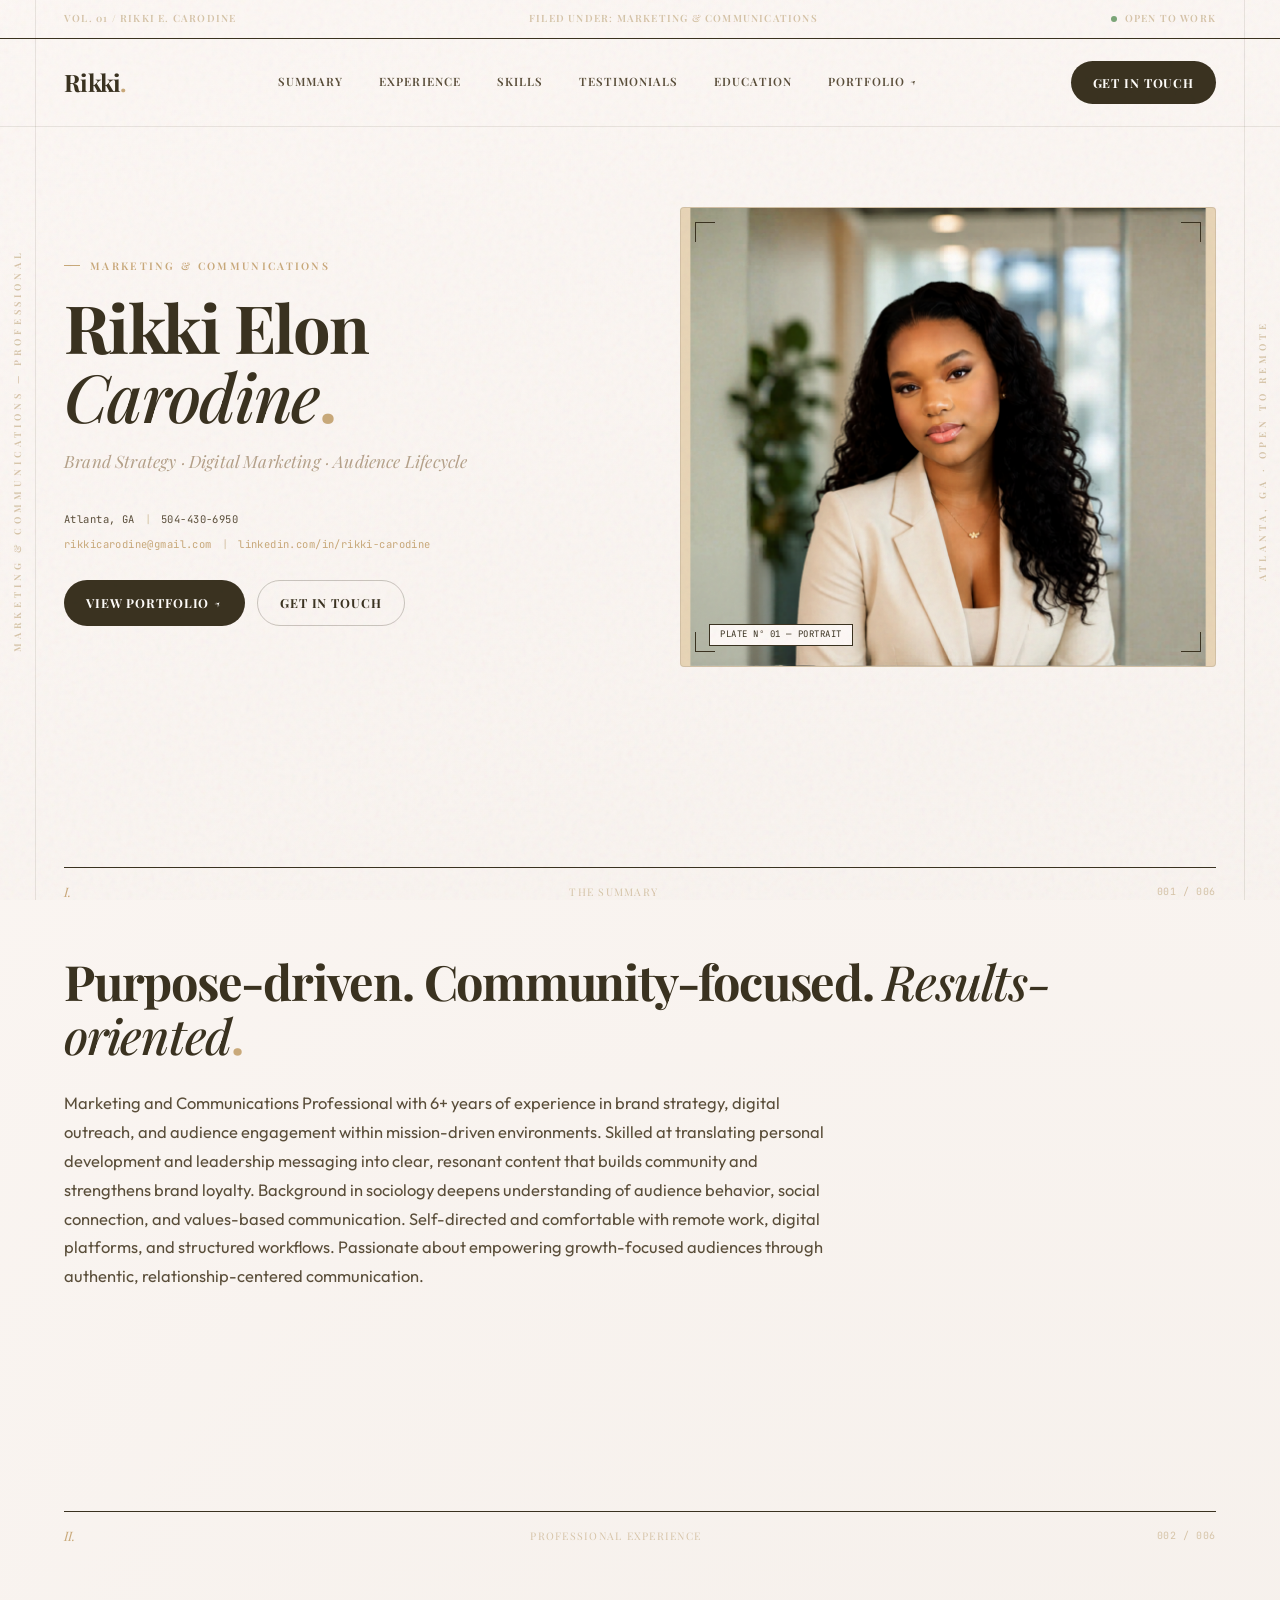
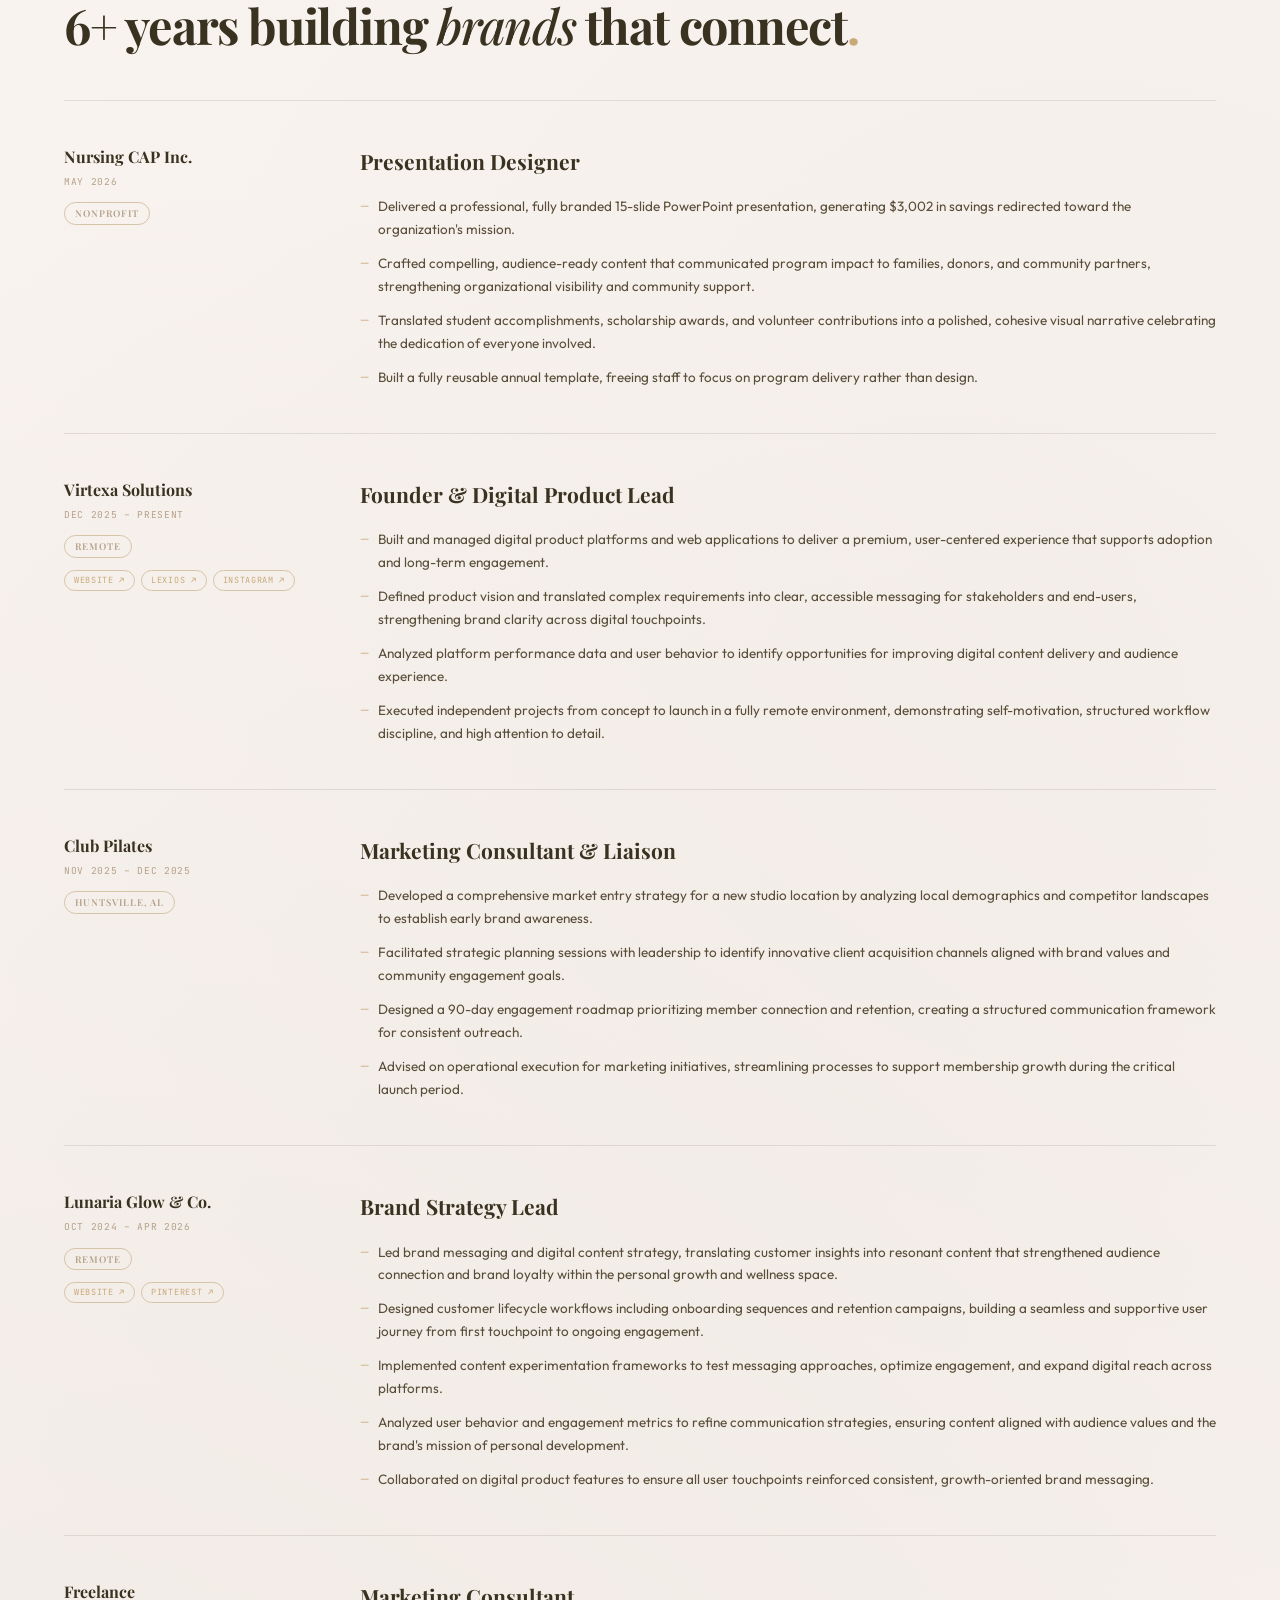
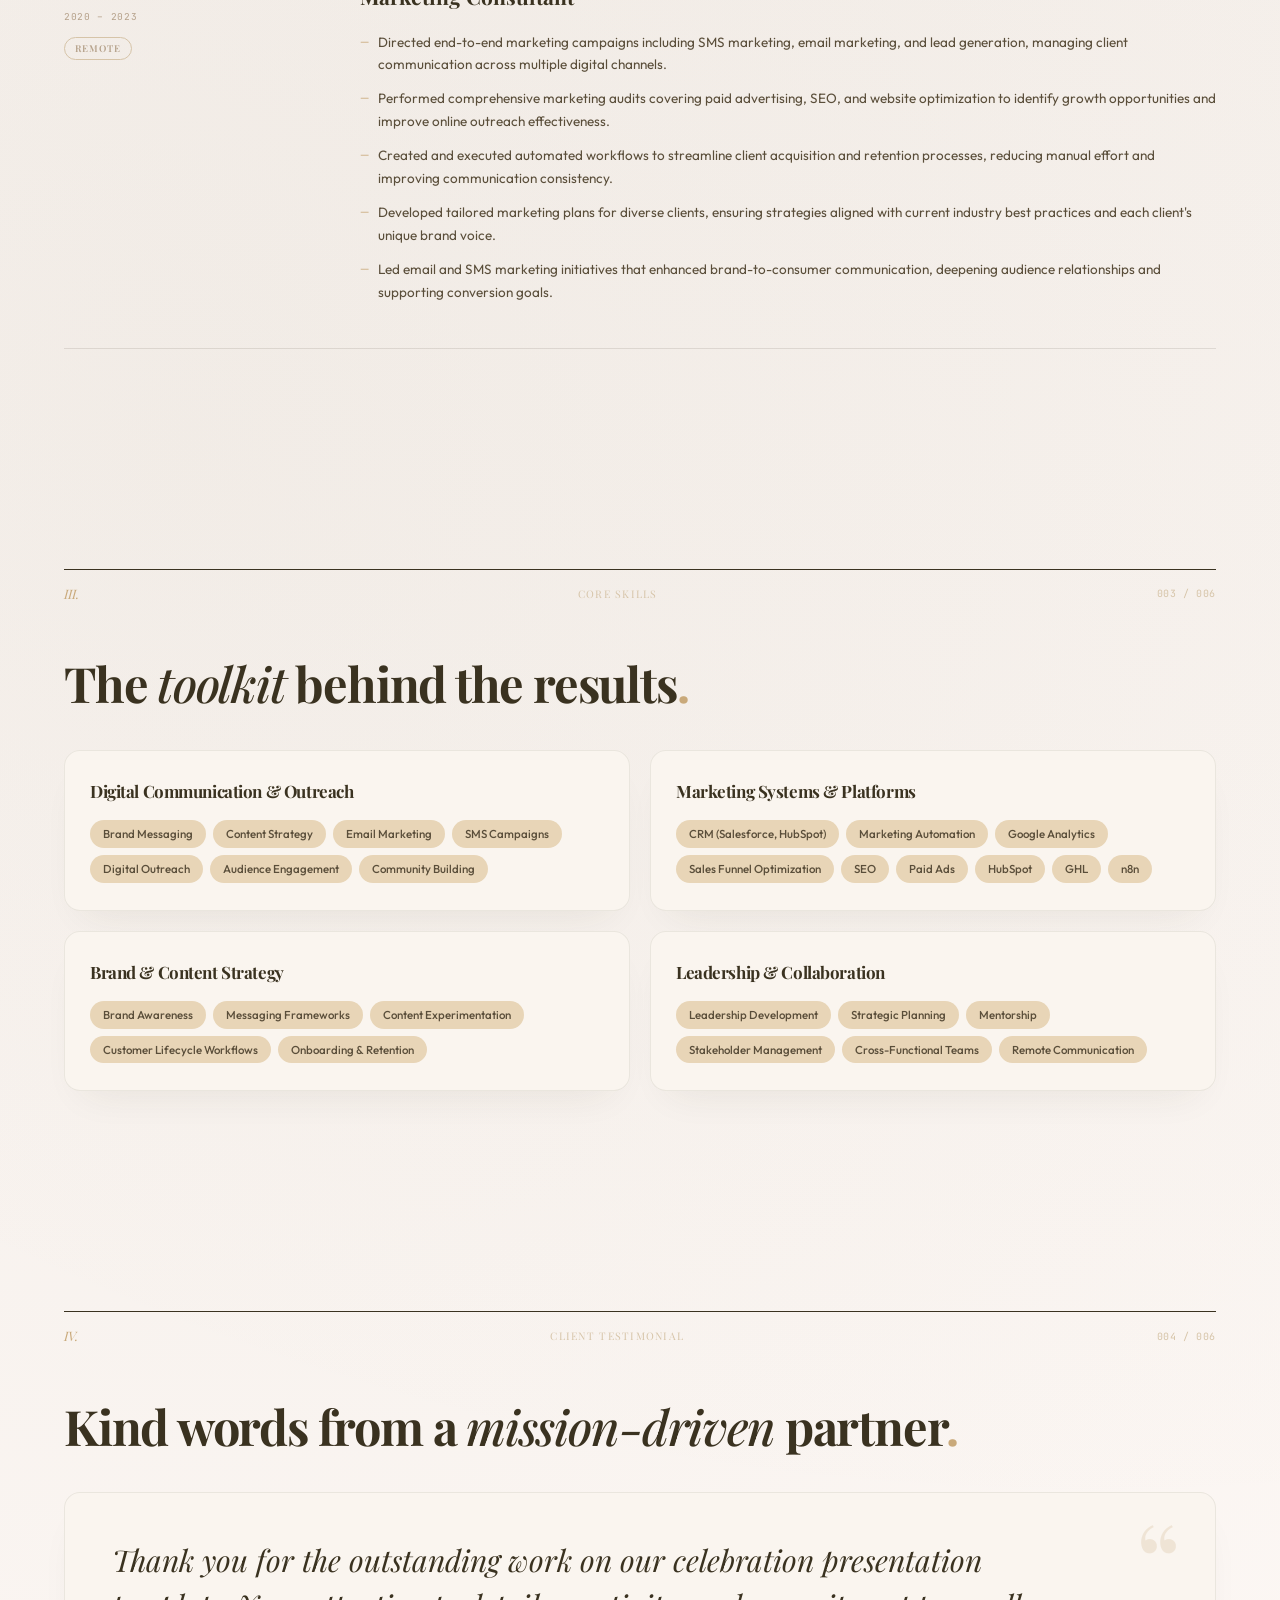
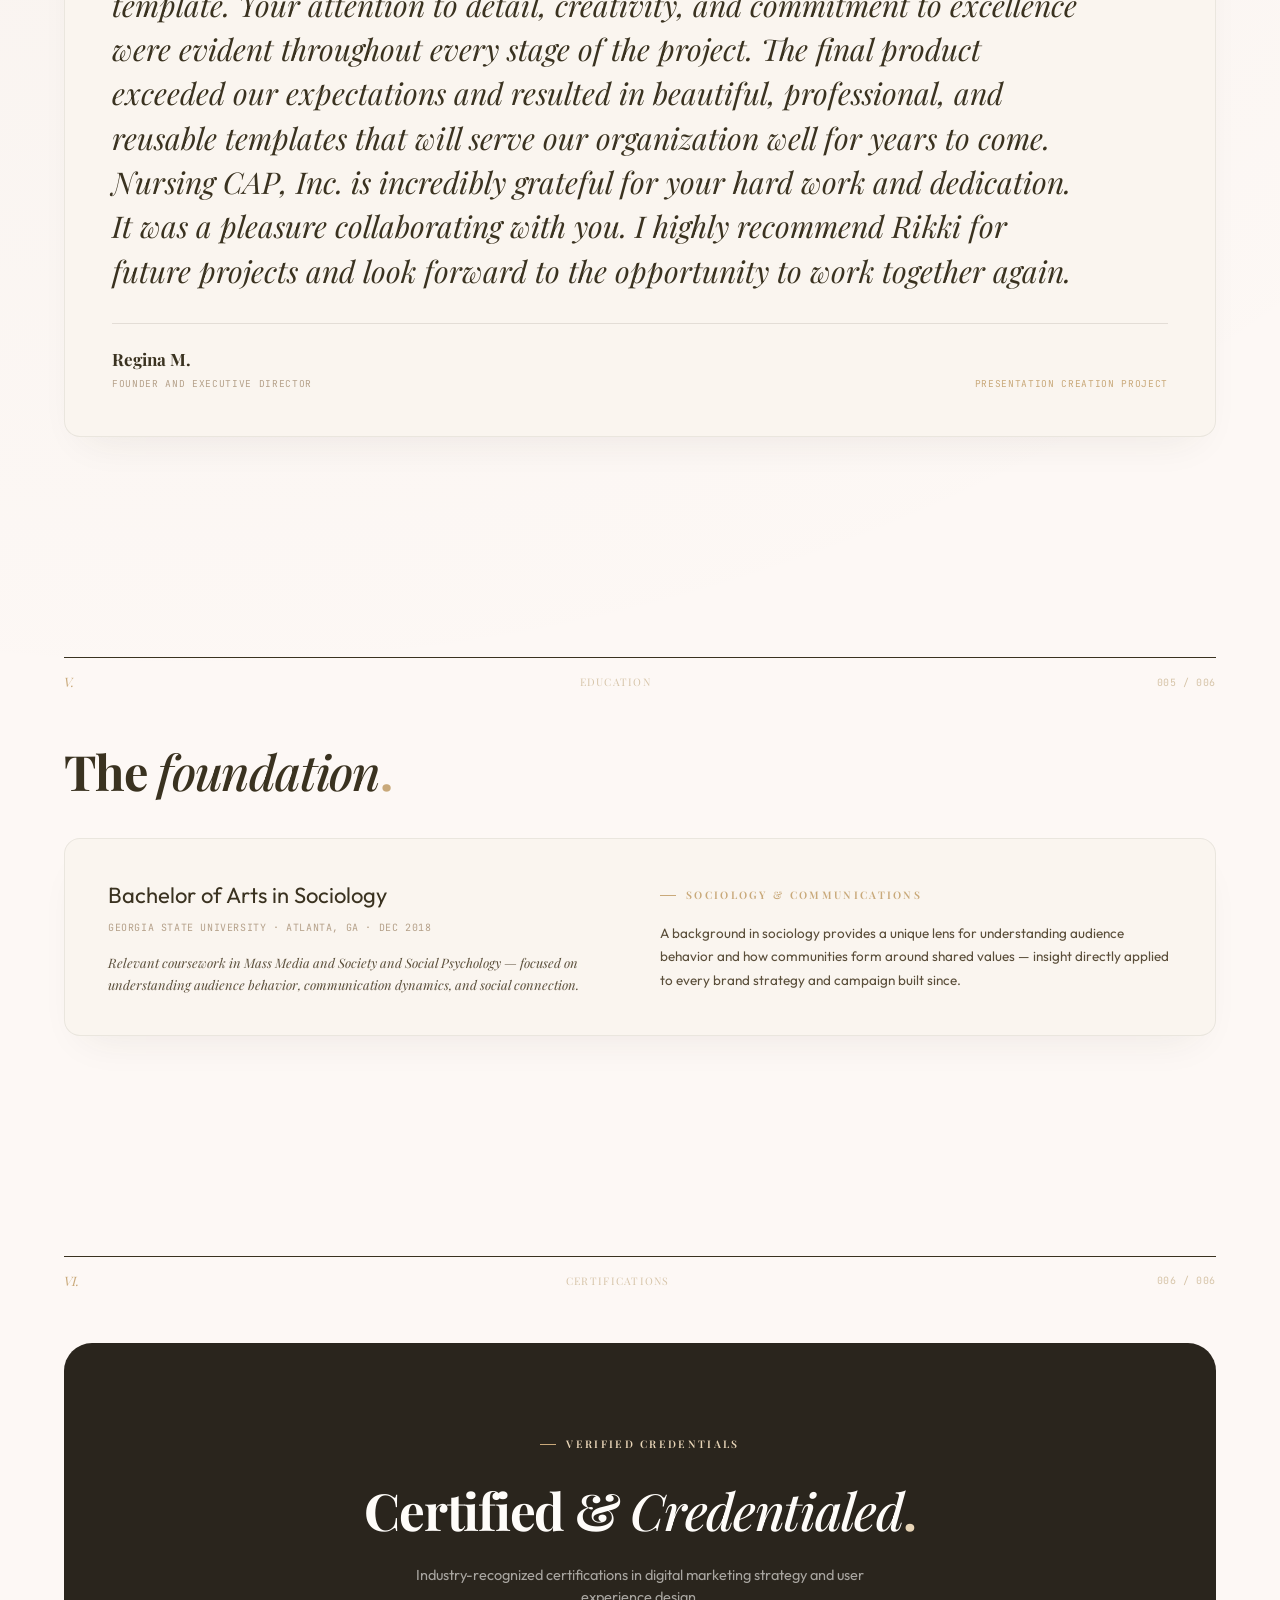
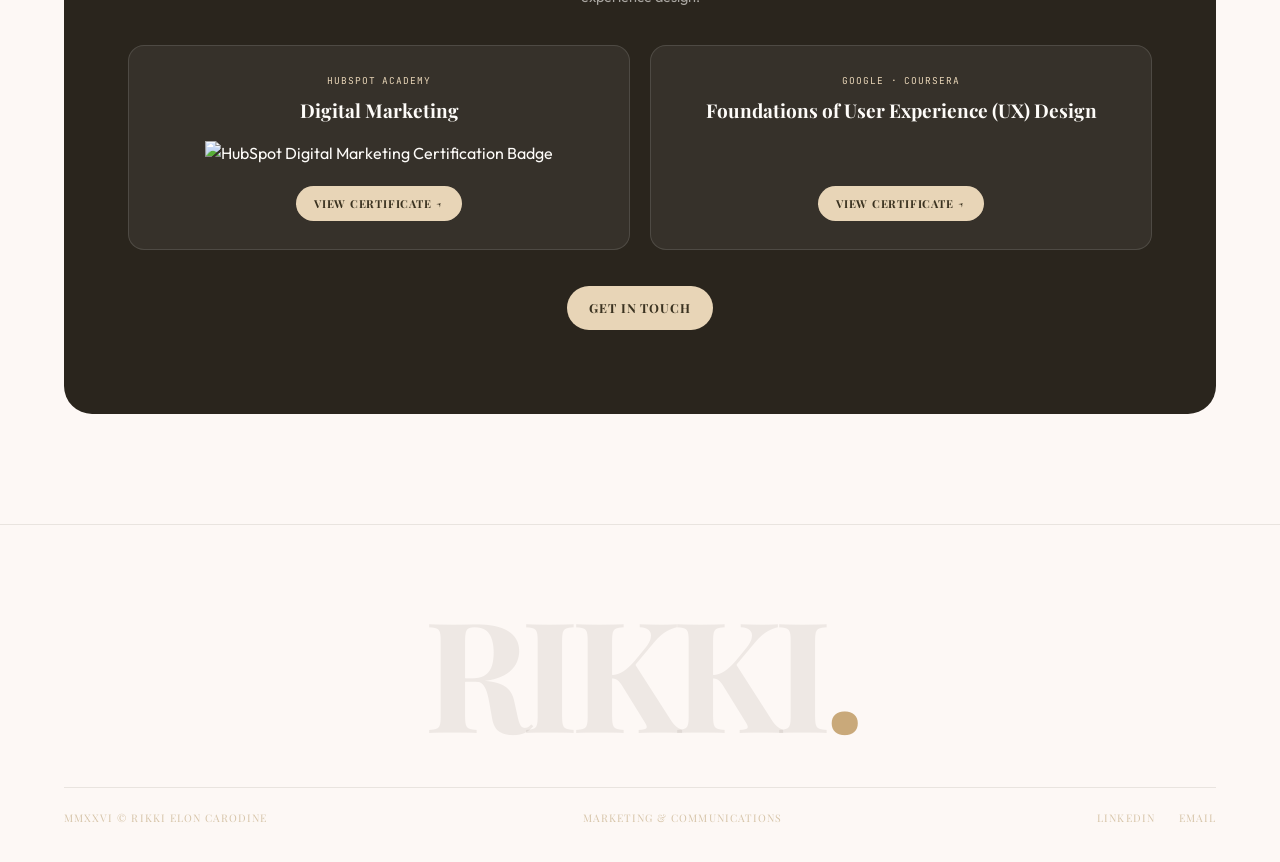
==== commit 906c7940: "Update portfolio testimonials and certifications" ====
--- a/index.html
+++ b/index.html
@@ -475,6 +475,77 @@
         }
 
         /* ——— Education ——— */
+        /* Testimonials */
+        .testimonial-headline {
+            font-size: clamp(30px, 3.8vw, 50px);
+            line-height: 1.1;
+            margin-bottom: 40px;
+        }
+        .testimonial-headline em { font-style: italic; font-weight: 500; }
+
+        .testimonial-card {
+            position: relative;
+            background-color: var(--bone);
+            border-radius: 16px;
+            padding: 46px 48px;
+            box-shadow: inset 0 0 0 1px rgba(58,50,32,0.08), 0 20px 40px -20px rgba(58,50,32,0.09);
+            overflow: hidden;
+        }
+        .testimonial-card::before {
+            content: "\201C";
+            position: absolute;
+            top: 12px;
+            right: 34px;
+            font-family: var(--font-display);
+            font-size: 112px;
+            line-height: 1;
+            color: rgba(201,169,122,0.22);
+            pointer-events: none;
+        }
+        .testimonial-quote {
+            position: relative;
+            max-width: 980px;
+            font-family: var(--font-display);
+            font-size: clamp(20px, 2.4vw, 30px);
+            font-style: italic;
+            line-height: 1.48;
+            color: var(--ink);
+            margin-bottom: 30px;
+        }
+        .testimonial-meta {
+            display: grid;
+            grid-template-columns: minmax(180px, 1fr) auto;
+            gap: 28px;
+            align-items: end;
+            border-top: 1px solid rgba(58,50,32,0.12);
+            padding-top: 22px;
+        }
+        .testimonial-name {
+            font-family: var(--font-display);
+            font-size: 17px;
+            font-weight: 700;
+            color: var(--ink);
+            margin-bottom: 4px;
+        }
+        .testimonial-role,
+        .testimonial-project {
+            font-family: var(--font-mono);
+            font-size: 9.5px;
+            color: var(--ink-mute);
+            letter-spacing: 0.07em;
+            text-transform: uppercase;
+        }
+        .testimonial-project {
+            color: var(--accent);
+            text-align: right;
+        }
+        @media (max-width: 679px) {
+            .testimonial-card { padding: 32px 24px; }
+            .testimonial-card::before { right: 18px; font-size: 84px; }
+            .testimonial-meta { grid-template-columns: 1fr; gap: 14px; }
+            .testimonial-project { text-align: left; }
+        }
+
         .edu-headline {
             font-size: clamp(30px, 3.8vw, 50px);
             line-height: 1.1;
@@ -545,6 +616,47 @@
             display: flex;
             justify-content: center;
             margin: 28px 0 36px;
+        }
+        .cert-grid {
+            display: grid;
+            grid-template-columns: 1fr 1fr;
+            gap: 20px;
+            margin: 28px 0 36px;
+            text-align: center;
+        }
+        @media (max-width: 679px) { .cert-grid { grid-template-columns: 1fr; } }
+        .cert-item {
+            background: rgba(255,255,255,0.06);
+            border: 1px solid rgba(254,252,249,0.12);
+            border-radius: 16px;
+            padding: 28px 26px;
+            display: flex;
+            flex-direction: column;
+            align-items: center;
+            text-align: center;
+        }
+        .cert-item-issuer {
+            font-family: var(--font-mono);
+            font-size: 9.5px;
+            text-transform: uppercase;
+            letter-spacing: 0.1em;
+            color: var(--paper-warm);
+            margin-bottom: 10px;
+        }
+        .cert-item-name {
+            font-family: var(--font-display);
+            font-size: 19px;
+            font-weight: 700;
+            color: var(--light-text);
+            line-height: 1.2;
+            margin-bottom: 20px;
+            flex: 1;
+        }
+        .cert-item-badge { margin-bottom: 20px; }
+        .cert-link {
+            font-size: 11px;
+            padding: 9px 18px;
+            align-self: center;
         }
         @media (max-width: 559px) { .dark-panel { padding: 56px 24px; } }
 
@@ -757,6 +869,7 @@
                 <a href="#summary">Summary</a>
                 <a href="#experience">Experience</a>
                 <a href="#skills">Skills</a>
+                <a href="#testimonials">Testimonials</a>
                 <a href="#education">Education</a>
                 <a href="https://rikki-portfolio.vercel.app/" target="_blank">Portfolio &#8599;</a>
             </div>
@@ -773,6 +886,7 @@
             <a href="#summary">Summary</a>
             <a href="#experience">Experience</a>
             <a href="#skills">Skills</a>
+            <a href="#testimonials">Testimonials</a>
             <a href="#education">Education</a>
             <a href="https://rikki-portfolio.vercel.app/" target="_blank">Portfolio &#8599;</a>
             <a href="mailto:rikkicarodine@gmail.com" class="mobile-cta">Get in Touch</a>
@@ -819,7 +933,7 @@
             <div class="sec-rule fade-up">
                 <span class="sec-roman">I.</span>
                 <span class="sec-label">The Summary</span>
-                <span class="sec-page">001 / 005</span>
+                <span class="sec-page">001 / 006</span>
             </div>
             <h2 class="summary-headline fade-up">
                 Purpose-driven. Community-focused. <em>Results-oriented</em><span class="dot">.</span>
@@ -836,7 +950,7 @@
             <div class="sec-rule fade-up">
                 <span class="sec-roman">II.</span>
                 <span class="sec-label">Professional Experience</span>
-                <span class="sec-page">002 / 005</span>
+                <span class="sec-page">002 / 006</span>
             </div>
             <h2 class="exp-headline fade-up">
                 6+ years building <em>brands</em> that connect<span class="dot">.</span>
@@ -950,7 +1064,7 @@
             <div class="sec-rule fade-up">
                 <span class="sec-roman">III.</span>
                 <span class="sec-label">Core Skills</span>
-                <span class="sec-page">003 / 005</span>
+                <span class="sec-page">003 / 006</span>
             </div>
             <h2 class="skills-headline fade-up">
                 The <em>toolkit</em> behind the results<span class="dot">.</span>
@@ -1007,13 +1121,39 @@
         </div>
     </section>
 
-    <!-- IV. EDUCATION -->
+    <!-- IV. TESTIMONIALS -->
+    <section id="testimonials">
+        <div class="container">
+            <div class="sec-rule fade-up">
+                <span class="sec-roman">IV.</span>
+                <span class="sec-label">Client Testimonial</span>
+                <span class="sec-page">004 / 006</span>
+            </div>
+            <h2 class="testimonial-headline fade-up">
+                Kind words from a <em>mission-driven</em> partner<span class="dot">.</span>
+            </h2>
+            <figure class="testimonial-card fade-up">
+                <blockquote class="testimonial-quote">
+                    Thank you for the outstanding work on our celebration presentation template. Your attention to detail, creativity, and commitment to excellence were evident throughout every stage of the project. The final product exceeded our expectations and resulted in beautiful, professional, and reusable templates that will serve our organization well for years to come. Nursing CAP, Inc. is incredibly grateful for your hard work and dedication. It was a pleasure collaborating with you. I highly recommend Rikki for future projects and look forward to the opportunity to work together again.
+                </blockquote>
+                <figcaption class="testimonial-meta">
+                    <div>
+                        <div class="testimonial-name">Regina M.</div>
+                        <div class="testimonial-role">Founder and Executive Director</div>
+                    </div>
+                    <div class="testimonial-project">Presentation Creation Project</div>
+                </figcaption>
+            </figure>
+        </div>
+    </section>
+
+    <!-- V. EDUCATION -->
     <section id="education">
         <div class="container">
             <div class="sec-rule fade-up">
-                <span class="sec-roman">IV.</span>
+                <span class="sec-roman">V.</span>
                 <span class="sec-label">Education</span>
-                <span class="sec-page">004 / 005</span>
+                <span class="sec-page">005 / 006</span>
             </div>
             <h2 class="edu-headline fade-up">
                 The <em>foundation</em><span class="dot">.</span>
@@ -1032,22 +1172,32 @@
         </div>
     </section>
 
-    <!-- V. CERTIFICATIONS -->
+    <!-- VI. CERTIFICATIONS -->
     <section id="certifications">
         <div class="container">
             <div class="sec-rule fade-up">
-                <span class="sec-roman">V.</span>
+                <span class="sec-roman">VI.</span>
                 <span class="sec-label">Certifications</span>
-                <span class="sec-page">005 / 005</span>
+                <span class="sec-page">006 / 006</span>
             </div>
             <div class="dark-panel fade-up">
-                <span class="eyebrow" style="color:var(--paper-warm);">HubSpot Academy</span>
-                <h2>Certified in Digital <em>Marketing</em><span class="dot">.</span></h2>
-                <p>Professionally certified in digital marketing strategy, tools, and best practices through HubSpot Academy.</p>
-                <div class="cert-badge-wrap desktop-only">
-                    <a href="https://app-na2.hubspot.com/academy/achievements/16khr2cc/en/1/rikki-carodine/digital-marketing" target="_blank" rel="noopener noreferrer">
-                        <img src="https://hubspot-credentials-na1.s3.amazonaws.com/prod/badges/user/2793ff2ce1734fea9a638a8ab448d9f1.png" alt="HubSpot Digital Marketing Certification Badge" style="width:110px;height:auto;">
-                    </a>
+                <span class="eyebrow" style="color:var(--paper-warm);">Verified Credentials</span>
+                <h2>Certified &amp; <em>Credentialed</em><span class="dot">.</span></h2>
+                <p>Industry-recognized certifications in digital marketing strategy and user experience design.</p>
+                <div class="cert-grid">
+                    <div class="cert-item">
+                        <div class="cert-item-issuer">HubSpot Academy</div>
+                        <div class="cert-item-name">Digital Marketing</div>
+                        <div class="cert-item-badge desktop-only">
+                            <img src="https://hubspot-credentials-na1.s3.amazonaws.com/prod/badges/user/2793ff2ce1734fea9a638a8ab448d9f1.png" alt="HubSpot Digital Marketing Certification Badge" style="width:90px;height:auto;">
+                        </div>
+                        <a href="https://app-na2.hubspot.com/academy/achievements/16khr2cc/en/1/rikki-carodine/digital-marketing" target="_blank" rel="noopener noreferrer" class="btn btn-warm cert-link">View Certificate &#8599;</a>
+                    </div>
+                    <div class="cert-item">
+                        <div class="cert-item-issuer">Google &middot; Coursera</div>
+                        <div class="cert-item-name">Foundations of User Experience (UX) Design</div>
+                        <a href="https://coursera.org/share/4e98e552b3b0ddf39307474063dddead" target="_blank" rel="noopener noreferrer" class="btn btn-warm cert-link">View Certificate &#8599;</a>
+                    </div>
                 </div>
                 <a href="mailto:rikkicarodine@gmail.com" class="btn btn-warm">Get in Touch</a>
             </div>
